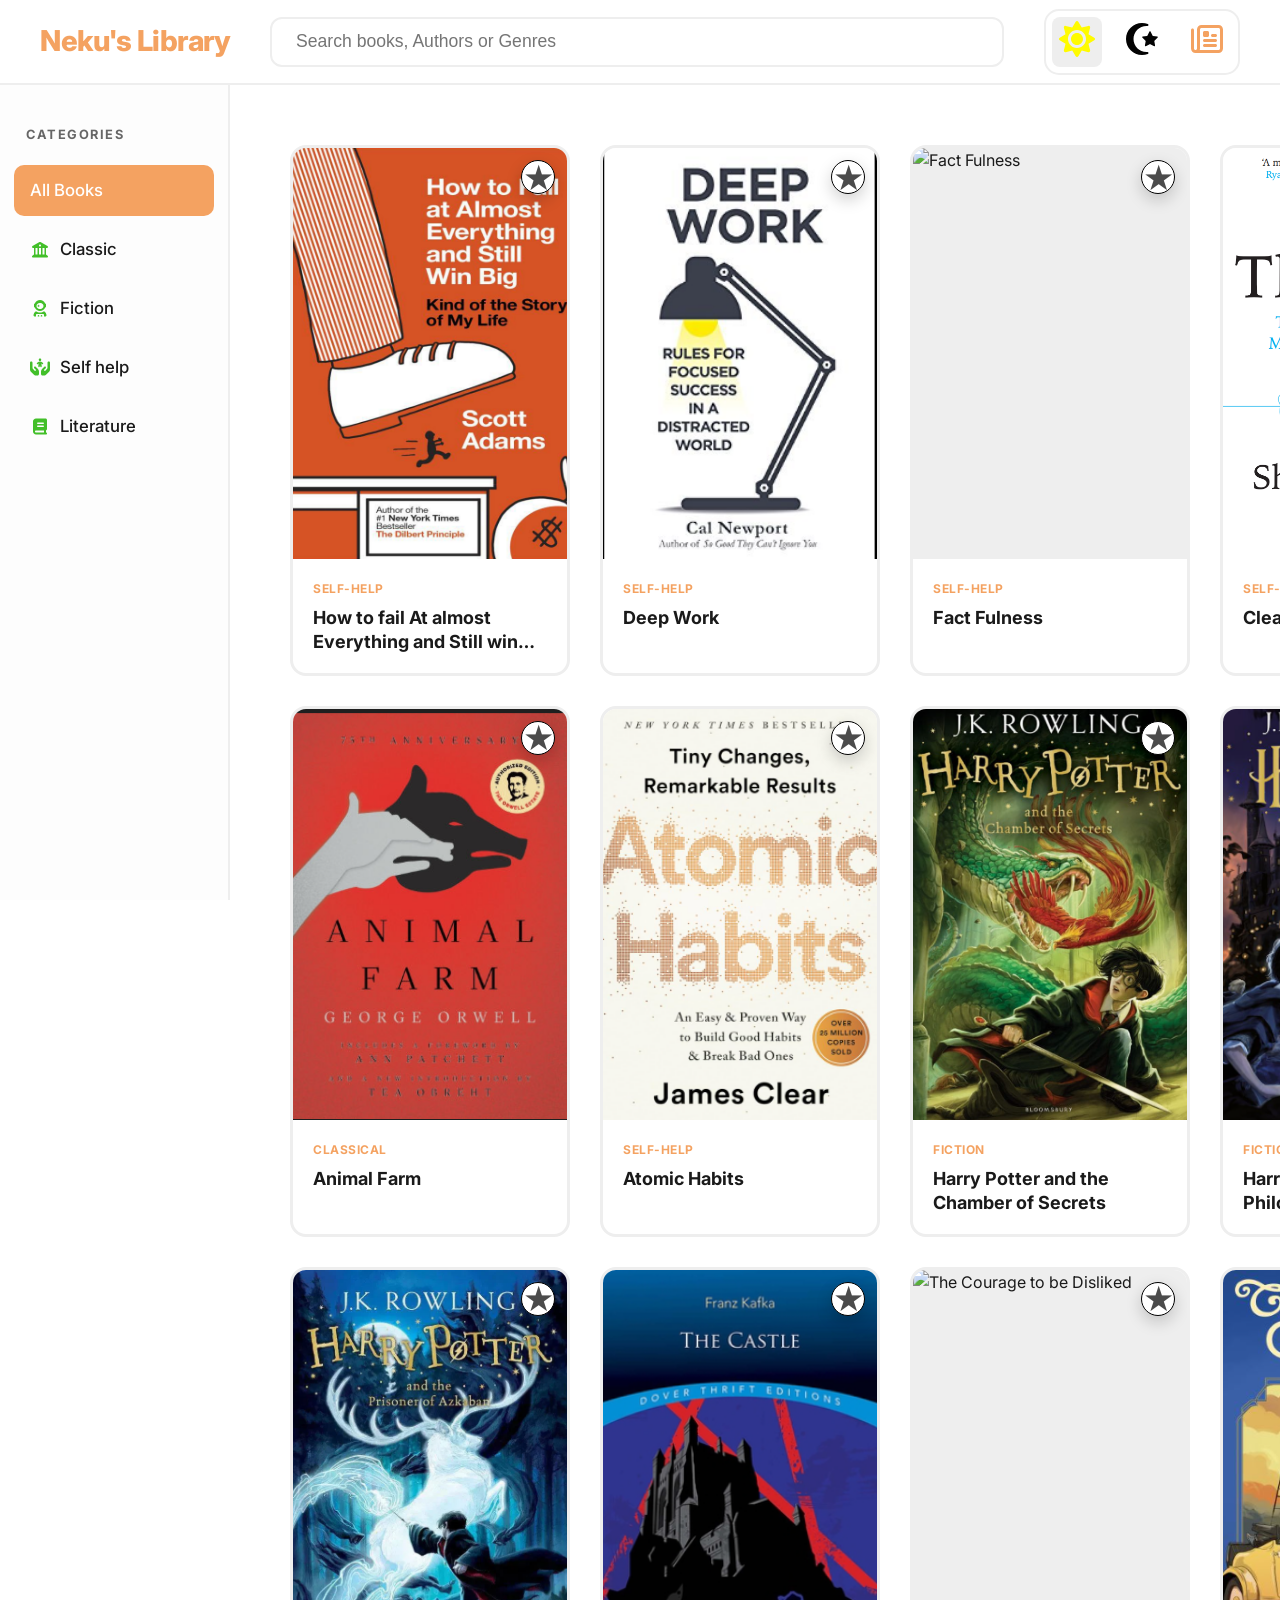
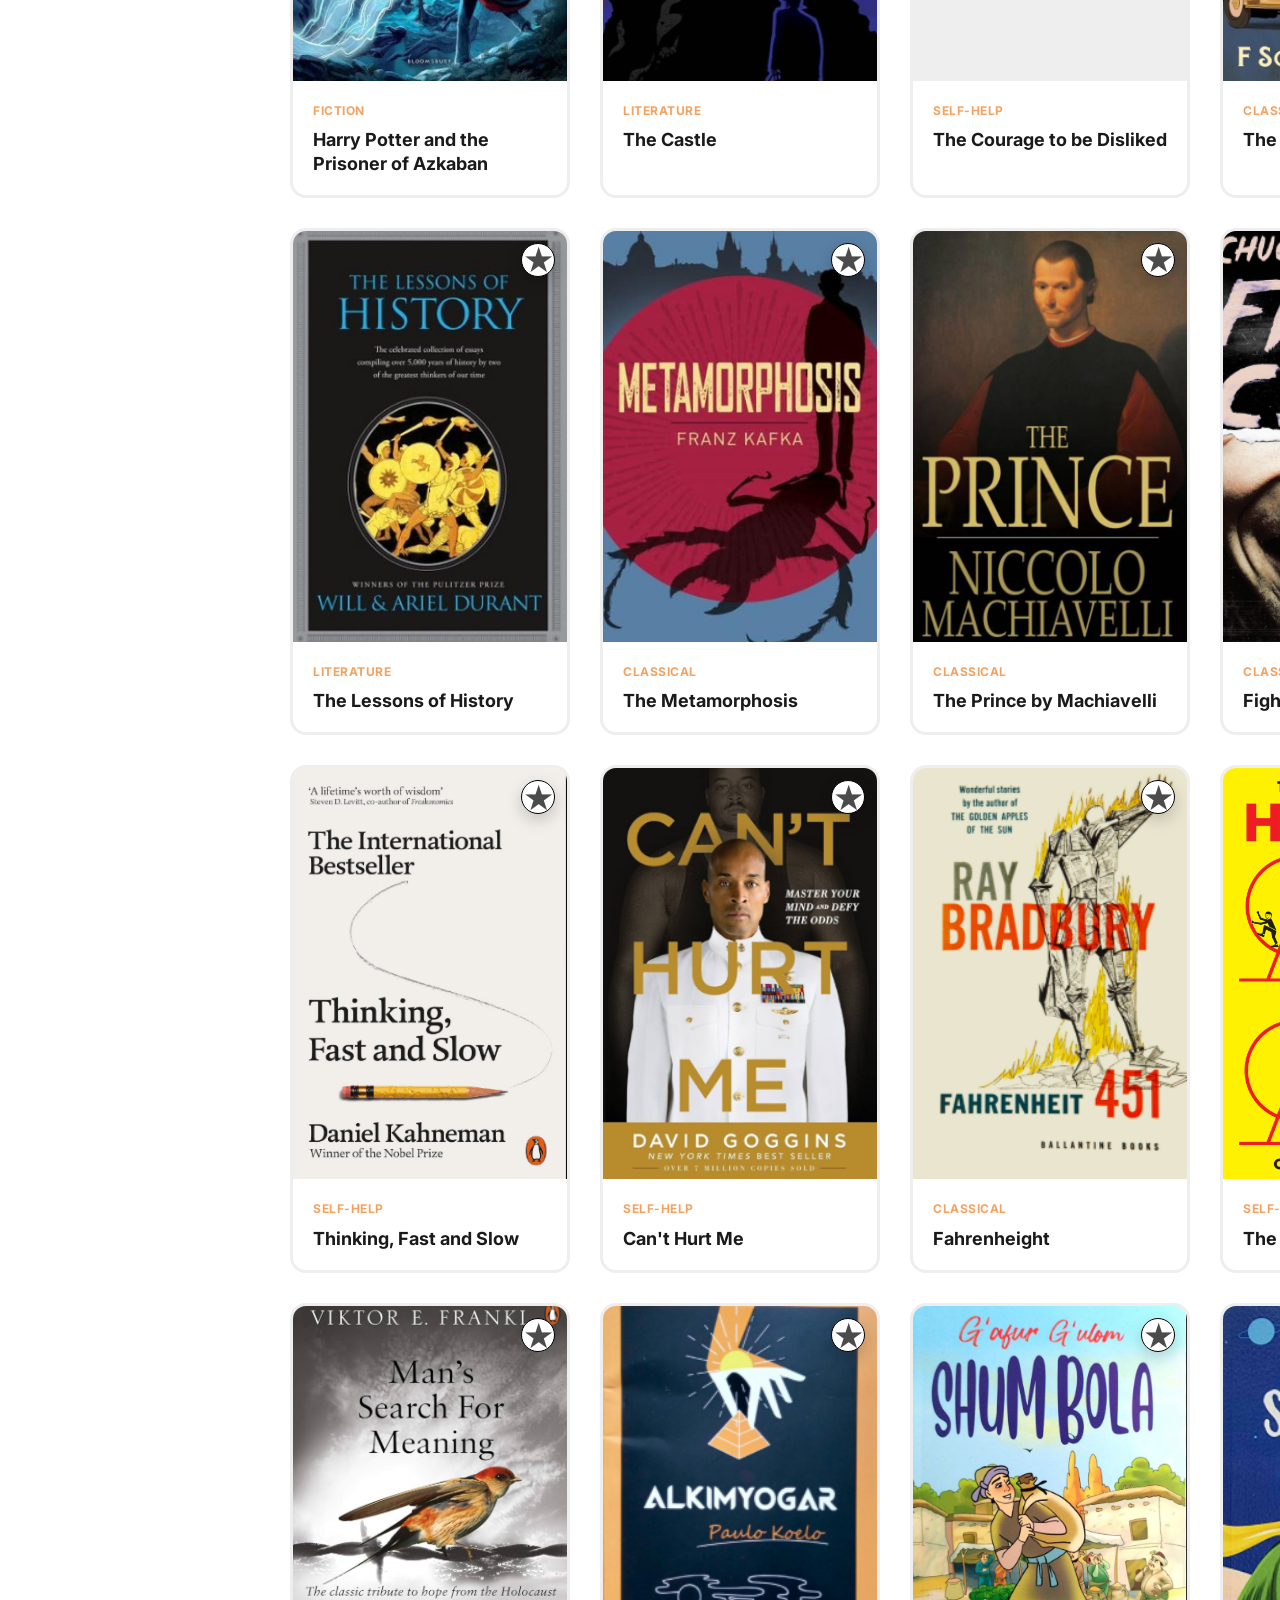
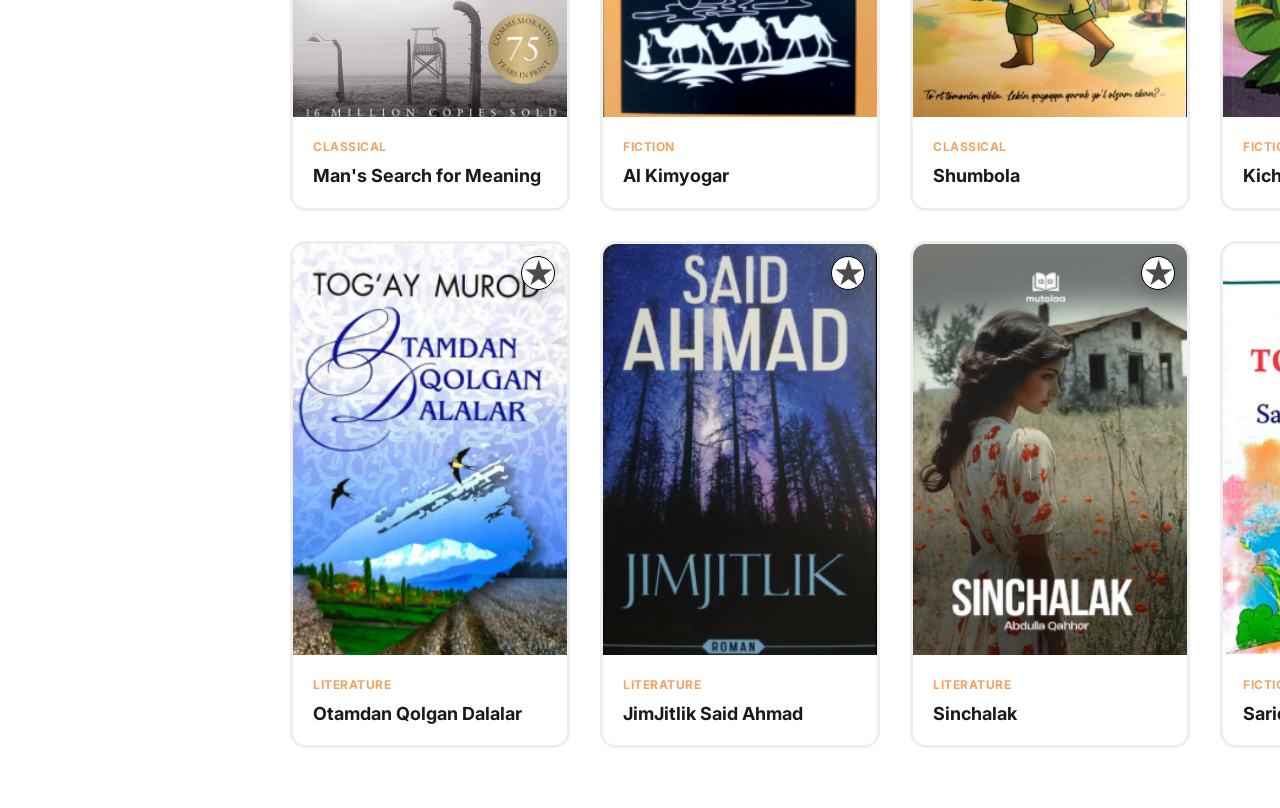
==== index.html @ d4dce172 "first upload" ====
<!DOCTYPE html>
    <html lang="en" data-theme="light">
    <head>
        <meta charset="UTF-8">
        <meta name="viewport" content="width=device-width, initial-scale=1.0">
        <title>Neku's Library</title>
        <link rel="stylesheet" href="style.css">
        <link href="https://fonts.googleapis.com/css2?family=Inter:wght@400;500;600;700&display=swap" rel="stylesheet">
    </head>
    <body>
        <header class="app-header">
            <div class="header-content">
                <button class="menu-toggle" id="menuToggle" aria-label="Toggle Menu">
                    <svg viewBox="0 0 24 24" width="24" height="24" stroke="currentColor" stroke-width="2" fill="none" stroke-linecap="round" stroke-linejoin="round"><line x1="3" y1="12" x22="21" y2="12"></line><line x1="3" y1="6" x2="21" y2="6"></line><line x1="3" y1="18" x2="21" y2="18"></line></svg>
                </button>
                <h1 class="app-title">Neku's Library</h1>
                <div class="search-container">
                    <input type="search" placeholder="Search books, Authors or Genres" class="search-bar" id="searchInput">
                </div>
                
                <div class="mode-switcher">
                    <button class="mode-btn active" data-mode="light" title="Light Mode">
                        <span class="mode-icon"><svg class="sun" xmlns="http://www.w3.org/2000/svg" viewBox="0 0 640 640"><!--!Font Awesome Free v7.2.0 by @fontawesome - https://fontawesome.com License - https://fontawesome.com/license/free Copyright 2026 Fonticons, Inc.--><path d="M320 32C328.4 32 336.3 36.4 340.6 43.7L396.1 136.3L500.9 110C509.1 108 517.8 110.4 523.7 116.3C529.6 122.2 532 131 530 139.1L503.7 243.8L596.4 299.3C603.6 303.6 608.1 311.5 608.1 319.9C608.1 328.3 603.7 336.2 596.4 340.5L503.7 396.1L530 500.8C532 509 529.6 517.7 523.7 523.6C517.8 529.5 509 532 500.9 530L396.2 503.7L340.7 596.4C336.4 603.6 328.5 608.1 320.1 608.1C311.7 608.1 303.8 603.7 299.5 596.4L243.9 503.7L139.2 530C131 532 122.4 529.6 116.4 523.7C110.4 517.8 108 509 110 500.8L136.2 396.1L43.6 340.6C36.4 336.2 32 328.4 32 320C32 311.6 36.4 303.7 43.7 299.4L136.3 243.9L110 139.1C108 130.9 110.3 122.3 116.3 116.3C122.3 110.3 131 108 139.2 110L243.9 136.2L299.4 43.6L301.2 41C305.7 35.3 312.6 31.9 320 31.9zM320 176C240.5 176 176 240.5 176 320C176 399.5 240.5 464 320 464C399.5 464 464 399.5 464 320C464 240.5 399.5 176 320 176zM320 416C267 416 224 373 224 320C224 267 267 224 320 224C373 224 416 267 416 320C416 373 373 416 320 416z"/></svg></span>
                    </button>
                    <button class="mode-btn" data-mode="night" title="Night Mode">  
                        <span class="mode-icon"><svg class="moon" xmlns="http://www.w3.org/2000/svg" viewBox="0 0 640 640"><!--!Font Awesome Free v7.2.0 by @fontawesome - https://fontawesome.com License - https://fontawesome.com/license/free Copyright 2026 Fonticons, Inc.--><path d="M64 320C64 178.6 178.6 64 320 64C353 64 384.6 70.3 413.6 81.7C421 84.6 425.1 92.4 423.4 100.1C421.7 107.8 414.6 113.1 406.7 112.5C401.9 112.2 397 112 392.1 112C277.2 112 184.1 205.1 184.1 320C184.1 434.9 277.2 528 392.1 528C397 528 401.9 527.8 406.7 527.5C414.6 527 421.7 532.2 423.4 539.9C425.1 547.6 421 555.4 413.6 558.3C384.6 569.7 353 576 320 576C178.6 576 64 461.4 64 320zM439.4 201.4C442.9 194.3 453.1 194.3 456.6 201.4L488.1 265.2C489.5 268 492.2 270 495.3 270.5L565.7 280.7C573.6 281.8 576.7 291.5 571 297.1L520.1 346.7C517.8 348.9 516.8 352.1 517.3 355.2L529.3 425.3C530.6 433.1 522.4 439.1 515.4 435.4L452.4 402.3C449.6 400.8 446.3 400.8 443.5 402.3L380.5 435.4C373.5 439.1 365.2 433.1 366.6 425.3L378.6 355.2C379.1 352.1 378.1 348.9 375.8 346.7L325 297.1C319.3 291.5 322.4 281.9 330.3 280.7L400.7 270.5C403.8 270 406.5 268.1 407.9 265.2L439.4 201.4z"/></svg></span>
                    </button>
                    <button class="mode-btn" data-mode="sepia" title="Old Bookshelf Mode">
                        <span class="mode-icon"><svg class="old-paper" xmlns="http://www.w3.org/2000/svg" viewBox="0 0 640 640"><!--!Font Awesome Free v7.2.0 by @fontawesome - https://fontawesome.com License - https://fontawesome.com/license/free Copyright 2026 Fonticons, Inc.--><path d="M232 144C218.7 144 208 154.7 208 168L208 472C208 480.4 206.6 488.5 203.9 496L504 496C517.3 496 528 485.3 528 472L528 168C528 154.7 517.3 144 504 144L232 144zM136 544C96.2 544 64 511.8 64 472L64 176C64 162.7 74.7 152 88 152C101.3 152 112 162.7 112 176L112 472C112 485.3 122.7 496 136 496C149.3 496 160 485.3 160 472L160 168C160 128.2 192.2 96 232 96L504 96C543.8 96 576 128.2 576 168L576 472C576 511.8 543.8 544 504 544L136 544zM256 216C256 202.7 266.7 192 280 192L328 192C341.3 192 352 202.7 352 216L352 264C352 277.3 341.3 288 328 288L280 288C266.7 288 256 277.3 256 264L256 216zM408 240L456 240C469.3 240 480 250.7 480 264C480 277.3 469.3 288 456 288L408 288C394.7 288 384 277.3 384 264C384 250.7 394.7 240 408 240zM280 320L456 320C469.3 320 480 330.7 480 344C480 357.3 469.3 368 456 368L280 368C266.7 368 256 357.3 256 344C256 330.7 266.7 320 280 320zM280 400L456 400C469.3 400 480 410.7 480 424C480 437.3 469.3 448 456 448L280 448C266.7 448 256 437.3 256 424C256 410.7 266.7 400 280 400z"/></svg></span>
                    </button>
                </div>
            </div>
        </header>

        <div class="app-container"> 
            <div class="sidebar-overlay" id="sidebarOverlay"></div>
            <nav class="sidebar" id="sidebar">
                <div class="sidebar-section">
                    <h3 class="sidebar-title">Categories</h3>
                    <ul class="nav-list">
                        <li><a href="#" class="nav-link active" data-category="all">All Books</a></li>
                        <li><a href="#" class="nav-link" data-category="Classical"> <svg xmlns="http://www.w3.org/2000/svg" class="cls" viewBox="0 0 640 640"><!--!Font Awesome Free v7.2.0 by @fontawesome - https://fontawesome.com License - https://fontawesome.com/license/free Copyright 2026 Fonticons, Inc.--><path d="M335.9 84.2C326.1 78.6 314 78.6 304.1 84.2L80.1 212.2C67.5 219.4 61.3 234.2 65 248.2C68.7 262.2 81.5 272 96 272L128 272L128 480L128 480L76.8 518.4C68.7 524.4 64 533.9 64 544C64 561.7 78.3 576 96 576L544 576C561.7 576 576 561.7 576 544C576 533.9 571.3 524.4 563.2 518.4L512 480L512 272L544 272C558.5 272 571.2 262.2 574.9 248.2C578.6 234.2 572.4 219.4 559.8 212.2L335.8 84.2zM464 272L464 480L400 480L400 272L464 272zM352 272L352 480L288 480L288 272L352 272zM240 272L240 480L176 480L176 272L240 272zM320 160C337.7 160 352 174.3 352 192C352 209.7 337.7 224 320 224C302.3 224 288 209.7 288 192C288 174.3 302.3 160 320 160z"/></svg>Classic</a></li>
                        <li><a href="#" class="nav-link" data-category="Fiction"><svg xmlns="http://www.w3.org/2000/svg" class="fct" viewBox="0 0 640 640"><!--!Font Awesome Free v7.2.0 by @fontawesome - https://fontawesome.com License - https://fontawesome.com/license/free Copyright 2026 Fonticons, Inc.--><path d="M320 400C394.6 400 458.4 353.6 484 288L488 288C501.3 288 512 277.3 512 264L512 184C512 170.7 501.3 160 488 160L484 160C458.4 94.4 394.6 48 320 48C245.4 48 181.6 94.4 156 160L152 160C138.7 160 128 170.7 128 184L128 264C128 277.3 138.7 288 152 288L156 288C181.6 353.6 245.4 400 320 400zM304 144L336 144C389 144 432 187 432 240C432 293 389 336 336 336L304 336C251 336 208 293 208 240C208 187 251 144 304 144zM112 548.6C112 563.7 124.3 576 139.4 576L192 576L192 528C192 510.3 206.3 496 224 496L416 496C433.7 496 448 510.3 448 528L448 576L500.6 576C515.7 576 528 563.7 528 548.6C528 488.8 496.1 436.4 448.4 407.6C412 433.1 367.8 448 320 448C272.2 448 228 433.1 191.6 407.6C143.9 436.4 112 488.8 112 548.6zM279.3 205.5C278.4 202.2 275.4 200 272 200C268.6 200 265.6 202.2 264.7 205.5L258.7 226.7L237.5 232.7C234.2 233.6 232 236.6 232 240C232 243.4 234.2 246.4 237.5 247.3L258.7 253.3L264.7 274.5C265.6 277.8 268.6 280 272 280C275.4 280 278.4 277.8 279.3 274.5L285.3 253.3L306.5 247.3C309.8 246.4 312 243.4 312 240C312 236.6 309.8 233.6 306.5 232.7L285.3 226.7L279.3 205.5zM248 552L248 576L296 576L296 552C296 538.7 285.3 528 272 528C258.7 528 248 538.7 248 552zM368 528C354.7 528 344 538.7 344 552L344 576L392 576L392 552C392 538.7 381.3 528 368 528z"/></svg> Fiction</a></li>
                        <li><a href="#" class="nav-link" data-category="Self-Help"><svg xmlns="http://www.w3.org/2000/svg" class="hlp" viewBox="0 0 640 640"><!--!Font Awesome Free v7.2.0 by @fontawesome - https://fontawesome.com License - https://fontawesome.com/license/free Copyright 2026 Fonticons, Inc.--><path d="M320 32C342.1 32 360 49.9 360 72C360 94.1 342.1 112 320 112C297.9 112 280 94.1 280 72C280 49.9 297.9 32 320 32zM40 128C62.1 128 80 145.9 80 168L80 328.2C80 345.2 86.7 361.5 98.7 373.5L149.8 424.6C158.1 432.9 171.1 434.2 180.8 427.7C193.7 419.1 195.5 400.8 184.5 389.9C177.2 382.6 161.4 366.8 137.3 342.7C124.8 330.2 124.8 309.9 137.3 297.4C149.8 284.9 170.1 284.9 182.6 297.4C206.7 321.5 222.5 337.3 229.8 344.6L229.8 344.6L255.1 369.9C276.1 390.9 287.9 419.4 287.9 449.1L287.9 528C287.9 554.5 266.4 576 239.9 576L173.2 576C156.2 576 139.9 569.3 127.9 557.3L28.1 457.4C10.1 439.4 0 415 0 389.5L0 168C0 145.9 17.9 128 40 128zM600 128C622.1 128 640 145.9 640 168L640 389.5C640 415 629.9 439.4 611.9 457.4L512 557.3C500 569.3 483.7 576 466.7 576L400 576C373.5 576 352 554.5 352 528L352 449.1C352 419.4 363.8 390.9 384.8 369.9L410.1 344.6L410.1 344.6C417.4 337.3 433.2 321.5 457.3 297.4C469.8 284.9 490.1 284.9 502.6 297.4C515.1 309.9 515.1 330.2 502.6 342.7C478.5 366.8 462.7 382.6 455.4 389.9C444.4 400.9 446.2 419.1 459.1 427.7C468.8 434.2 481.8 432.9 490.1 424.6L541.2 373.5C553.2 361.5 559.9 345.2 559.9 328.2L560 168C560 145.9 577.9 128 600 128zM384.5 213L364.7 196.3L375.8 285.1C377.4 298.3 368.1 310.2 355 311.9C341.9 313.6 329.9 304.2 328.2 291.1L323.8 256.1L316.2 256.1L311.8 291.1C310.2 304.3 298.2 313.6 285 311.9C271.8 310.2 262.5 298.3 264.2 285.1L275.3 196.3L255.5 213C245.4 221.6 230.2 220.3 221.7 210.2C213.2 200.1 214.4 184.9 224.5 176.4L252.4 152.8C271.3 136.8 295.3 128 320 128C344.7 128 368.7 136.8 387.6 152.7L415.5 176.3C425.6 184.9 426.9 200 418.3 210.1C409.7 220.2 394.6 221.5 384.5 212.9z"/></svg>Self help</a></li>
                        <li><a href="#" class="nav-link" data-category="Literature"><svg xmlns="http://www.w3.org/2000/svg" class="ltr" viewBox="0 0 640 640"><!--!Font Awesome Pro v7.2.0 by @fontawesome - https://fontawesome.com License - https://fontawesome.com/license (Commercial License) Copyright 2026 Fonticons, Inc.--><path d="M480 576L192 576C139 576 96 533 96 480L96 160C96 107 139 64 192 64L496 64C522.5 64 544 85.5 544 112L544 400C544 420.9 530.6 438.7 512 445.3L512 512C529.7 512 544 526.3 544 544C544 561.7 529.7 576 512 576L480 576zM192 448C174.3 448 160 462.3 160 480C160 497.7 174.3 512 192 512L448 512L448 448L192 448zM224 216C224 229.3 234.7 240 248 240L424 240C437.3 240 448 229.3 448 216C448 202.7 437.3 192 424 192L248 192C234.7 192 224 202.7 224 216zM248 288C234.7 288 224 298.7 224 312C224 325.3 234.7 336 248 336L424 336C437.3 336 448 325.3 448 312C448 298.7 437.3 288 424 288L248 288z"/></svg>Literature</a></li>
                    </ul>
                </div>
            </nav>

            <main class="main-content">
                <div id="noResults" class="no-results hidden">
                    <div class="no-results-content">
                        <span class="no-results-icon">📚</span>
                        <p>No books found matching your search.</p>
                        <p>Maybe there was a Typo ?</p>
                    </div>
                </div>
                <div class="book-grid" id="bookGrid">
                </div>
            </main>
        </div>

        <script src="script.js"></script>
    </body>
    </html>
    <!-- You nigga dont inspect the code,Please-->
---- style.css ----
:root[data-theme="light"] {
    --page-bg: #ffffff;
    --card-surface: #ffffff;
    --sidebar-bg: #fdfdfd;
    --header-bg: #ffffff;
    --text-primary: #1a1a1a;
    --text-muted: #666666;
    --border-color: #eeeeee;
    --border-color-hover: rgb(172, 73, 73); 
    --accent-primary: #f4a261;
    --accent-hover: #e76f51;
    --sidebar-width: 230px;
    --header-height: 85px;
    --shadow: 0 4px 12px rgba(0, 0, 0, 0.05);
    --card-shadow: 0 10px 25px rgba(0, 0, 0, 0.08);
    --bg-cl: rgba(0, 0, 255, 0.35);
    --svg-fill: rgb(66, 191, 41);
    --svg-fill-act: rgb(210, 34, 34);
    --fullscreen-cl: rgb(0, 0, 0);
    --moon-fill: rgb(3,3,3);
    --sun-fill: rgb(255, 251, 0);
    --scroll-br: rgba(128, 128, 128, 0.5);
}

:root[data-theme="night"] {
    --page-bg: rgb(18, 22, 28);
    --card-surface: rgb(28, 34, 42);
    --sidebar-bg: rgb(22, 28, 36);
    --header-bg: rgb(18, 22, 28);
    --text-primary: rgb(236, 240, 245);
    --text-muted: rgb(170, 178, 190);
    --border-color: rgb(52, 62, 74);
    --border-color-hover: #e76f51;
    --accent-primary: rgb(244, 162, 97);
    --accent-hover: #e76f51;
    --sidebar-width: 230px;
    --header-height: 85px;
    --shadow: 0 4px 20px rgba(0, 0, 0, 0.3);
    --card-shadow: 0 12px 30px rgba(0, 0, 0, 0.4);
    --bg-cl: rgba(255, 132, 0, 0.35);
    --svg-fill: rgb(175, 126, 42);
    --svg-fill-act: rgb(34, 25, 215);
    --fullscreen-cl: rgb(255, 255, 255);
    --moon-fill: rgb(30, 0, 255);
    --sun-fill: rgb(255, 72, 0);
    --scroll-br: rgba(255, 0, 0, 0.17);
}

:root[data-theme="sepia"] {
    --page-bg: rgb(236, 223, 203);
    --card-surface: rgb(220, 203, 178);
    --sidebar-bg: rgb(201, 180, 150);
    --header-bg: rgb(214, 194, 165);
    --text-primary: rgb(64, 47, 31);
    --text-muted: rgb(108, 84, 61);
    --border-color: rgb(181, 160, 133)  ;
    --border-color-hover: rgb(39, 162, 47);
    --accent-primary: rgb(176, 106, 52);
    --accent-hover: rgb(193, 141, 92);
    --sidebar-width: 230px;
    --header-height: 85px;
    --shadow: 0 4px 15px rgba(64, 47, 31, 0.1);
    --card-shadow: 0 10px 30px rgba(64, 47, 31, 0.15);
    --bg-cl: rgba(0, 128, 0, 0.35);
    --svg-fill: rgb(78, 21, 184);
    --svg-fill-act: rgb(29, 171, 41);
    --fullscreen-cl: rgb(0,0,0);
    --moon-fill: rgb(0, 255, 0);
    --sun-fill: rgb(255, 0, 0);
    --scroll-br: rgba(0, 128, 0, 0.35);
}

* {
    box-sizing: border-box;
    margin: 0;
    padding: 0;
    transition: background-color 0.3s ease, color 0.3s ease, border-color 0.3s ease;
}
:fullscreen {
    background-color: #16161641;
}

body {
    font-family: 'Inter', sans-serif;
    background-color: var(--page-bg);
    color: var(--text-primary);
    line-height: 1.6;
    overflow-x: hidden;
}


.app-header {
    position: fixed;
    top: 0;
    left: 0;
    right: 0;
    height: var(--header-height);
    background: var(--header-bg);
    border-bottom: 2px solid var(--border-color);
    z-index: 1000;
    display: flex;
    align-items: center;
    padding: 0 40px;
}

.header-content {
    display: flex;
    align-items: center;
    width: 100%;
    max-width: 1600px;
    margin: 0 auto;
    gap: 40px;
}

.menu-toggle {
    display: none;
    background: none;
    border: none;
    color: var(--text-primary);
    cursor: pointer;
    padding: 5px;
    z-index: 1001;
}

.app-title {
    font-size: 1.8rem;
    color: var(--accent-primary);
    font-weight: 800;
    letter-spacing: -0.5px;
    white-space: nowrap;
}

.search-container {
    flex-grow: 1;
    display: flex;
    justify-content: center;
}

.search-bar {
    width: 100%;
    max-width: 800px;
    height: 50px;
    padding: 0 24px;
    border: 2px solid var(--border-color);
    border-radius: 12px;
    font-size: 1.1rem;
    background: var(--card-surface);
    color: var(--text-primary);
    outline: none;
    transition: border-color 0.2s, box-shadow 0.2s;
}

.search-bar:focus {
    border-color: var(--accent-primary);
    box-shadow: 0 0 0 4px rgba(244, 162, 97, 0.15);
}


.mode-switcher {
    display: flex;
    gap: 15px;
    background: var(--page-bg);
    padding: 6px;
    border-radius: 15px;
    border: 2px solid var(--border-color);
    flex-shrink: 0;
}

.mode-btn {
    background: transparent;
    border: none;
    width: 50px;
    height: 50px;
    border-radius: 8px;
    cursor: pointer;
    display: flex;
    align-items: center;
    justify-content: center;
    font-size: 25px;
    transition: background 0.2s;
}

.mode-btn:hover {
    background: var(--border-color);
}
.moon{
    width: 40px;
    fill: var(--moon-fill);
}
.sun{
    width: 40px;
    fill: var(--sun-fill);
}
.old-paper{
    width: 40px;
    fill: var(--accent-primary);
}

.mode-btn.active {
    background: var(--border-color);
    color: white;
}

.app-container {
    display: flex;
    margin-top: var(--header-height);
    min-height: calc(100vh - var(--header-height));
}

.sidebar-overlay {
    display: none;
    position: fixed;
    top: 0;
    left: 0;
    right: 0;
    bottom: 0;
    background: rgba(0, 0, 0, 0.5);
    z-index: 998;
    backdrop-filter: blur(2px);
}

.sidebar {
    width: var(--sidebar-width);
    position: fixed;
    top: var(--header-height);
    bottom: 0;
    background: var(--sidebar-bg);
    border-right: 2px solid var(--border-color);
    padding: 40px 14px;
    overflow-y: auto;
    z-index: 999;
    transition: transform 0.3s ease;
}

.sidebar-title {
    font-size: 0.8rem;
    text-transform: uppercase;
    letter-spacing: 1.5px;
    color: var(--text-muted);
    margin-bottom: 20px;
    padding-left: 12px;
}

.nav-list {
    list-style: none;
}

.nav-list li {
    margin-bottom: 8px;
}

.nav-link {
    text-decoration: none;
    color: var(--text-primary);
    font-size: 1.05rem;
    font-weight: 500;
    padding: 12px 16px;
    display: block;
    border-radius: 10px;
    transition: all 0.2s;
    display: flex;
    gap: 10px;
}

.nav-link:hover {
    background: var(--border-color);
    padding-left: 20px;
}

.nav-link.active {
    background: var(--accent-primary);
    color: white;
    fill: var(--svg-fill-act);
}


.main-content {
    flex-grow: 1;
    margin-left: var(--sidebar-width);
    padding: 60px;
    background-color: var(--page-bg);
    transition: margin-left 0.3s ease;
}

.book-grid {
    display: grid;
    grid-template-columns: repeat(auto-fill, minmax(280px, 1fr));
    gap: 30px;
    max-width: 1400px;
    margin: 0 auto;
}

/* Responsive Styles */
@media (max-width: 1024px) {
    .app-header {
        padding: 0 20px;
    }
    
    .header-content {
        gap: 20px;
    }

    .main-content {
        padding: 40px 20px;
    }
}

@media (max-width: 768px) {
    :root {
        --header-height: 70px;
    }

    .menu-toggle {
        display: block;
    }

    .sidebar {
        transform: translateX(-100%);
        top: 0;
        height: 100vh;
        width: 280px;
        padding-top: 80px;
    }

    .sidebar.open {
        transform: translateX(0);
    }

    .sidebar.open + .main-content .sidebar-overlay,
    .sidebar-overlay.active {
        display: block;
    }

    .main-content {
        margin-left: 0;
    }

    .header-content {
        gap: 15px;
    }

    .app-title {
        font-size: 1.4rem;
    }

    .mode-switcher {
        gap: 5px;
        padding: 4px;
    }

    .mode-btn {
        width: 40px;
        height: 40px;
        font-size: 20px;
    }

    .search-bar {
        height: 44px;
        font-size: 1rem;
        padding: 0 16px;
    }

    .book-grid {
        grid-template-columns: repeat(auto-fill, minmax(220px, 1fr));
        gap: 20px;
    }
}

@media (max-width: 480px) {
    .header-content {
        flex-wrap: wrap;
        padding-top: 10px;
        padding-bottom: 10px;
        height: auto;
    }

    .app-header {
        height: auto;
        min-height: 70px;
    }

    .app-container {
        margin-top: 130px; 
    }

    .search-container {
        order: 3;
        width: 100%;
    }

    .app-title {
        order: 1;
        flex-grow: 1;
    }

    .mode-switcher {
        order: 2;
    }

    .menu-toggle {
        order: 0;
    }

    .book-grid {
        grid-template-columns: repeat(auto-fill, minmax(160px, 1fr));
        gap: 15px;
    }

    .book-info {
        padding: 12px;
    }

    .book-title {
        font-size: 15px;
    }
}


.book-card {
    background: var(--card-surface);
    border-radius: 16px;
    overflow: hidden;
    cursor: pointer;
    transition: transform 0.6s cubic-bezier(0.34, 1.56, 0.64, 1), box-shadow 0.3s ease;
    border: 3px solid var(--border-color);
    display: flex;
    flex-direction: column;
}

.book-card:hover {
    transform: translateY(10px);
    box-shadow: var(--card-shadow);
    background-color: var(--bg-cl);
    border: 4px solid var(--border-color-hover); 
}

.cover-container {
    position: relative;
    width: 100%;
    aspect-ratio: 2/3;
    overflow: hidden;
    background-color: var(--border-color);
}

.favorite-button {
    position: absolute;
    top: 12px;
    right: 12px;
    width: 34px;
    height: 34px;
    border: 1px solid black;
    border-radius: 999px;
    background: rgb(255, 255, 255);
    color: #4b4b4b;
    display: flex;
    align-items: center;
    justify-content: center;
    font-size: 35px;
    line-height: 1;
    cursor: pointer;
    z-index: 2;
    box-shadow: 0 6px 16px rgba(0, 0, 0, 0.18);
}

.favorite-button.is-favorite {
    color: #f2c94c;
    border: 2px solid orange;
    background-color: red;
}

.favorite-button:focus-visible {
    outline: 2px solid var(--accent-primary);
    outline-offset: 2px;
}

.cover-container img {
    width: 100%;
    height: 100%;
    object-fit: cover;
    transition: transform 0.5s ease;
}

.book-card:hover .cover-container img {
    transform: scale(1.1);
}

.book-info {
    padding: 20px;
    flex-grow: 1;
    display: flex;
    flex-direction: column;
    gap: 8px;
}

.book-category {
    font-size: 12px;
    font-weight: 700;
    text-transform: uppercase;
    color: var(--accent-primary);
    letter-spacing: 0.5px;
}
svg{
    width: 20px;
    fill: var(--svg-fill);
}

.book-title {
    font-size: 18px;
    font-weight: 700;
    color: var(--text-primary);
    line-height: 1.3;
    display: -webkit-box;
    -webkit-line-clamp: 2;
    -webkit-box-orient: vertical;
    overflow: hidden;
}

.no-results {
    display: flex;
    justify-content: center;
    align-items: center;
    min-height: 400px;
    width: 100%;
}

.no-results.hidden {
    display: none;
}

.no-results-content {
    display: flex;
    flex-direction: column;
    align-items: center;
    gap: 30px;
    color: var(--text-muted);
    margin-top: 30px;
}

.no-results-icon {
    font-size: 100px;
    display: block;
}

.no-results p {
    font-size: 30px;
    font-weight: 500;
}


::-webkit-scrollbar {
    width: 15px;
    min-height: 200px;
}

::-webkit-scrollbar-track {
    background: var(--page-bg);
}

::-webkit-scrollbar-thumb {
    background: var(--scroll-br);
    cursor: grabbing;
    border-top-left-radius: 50px;
    border-bottom-right-radius: 50px;
}

::-webkit-scrollbar-thumb:hover {
    background: var(--accent-primary); 
    border-top-left-radius: 50px;
    border-bottom-right-radius: 50px;
    background-color: rgb(232, 205, 111);
}
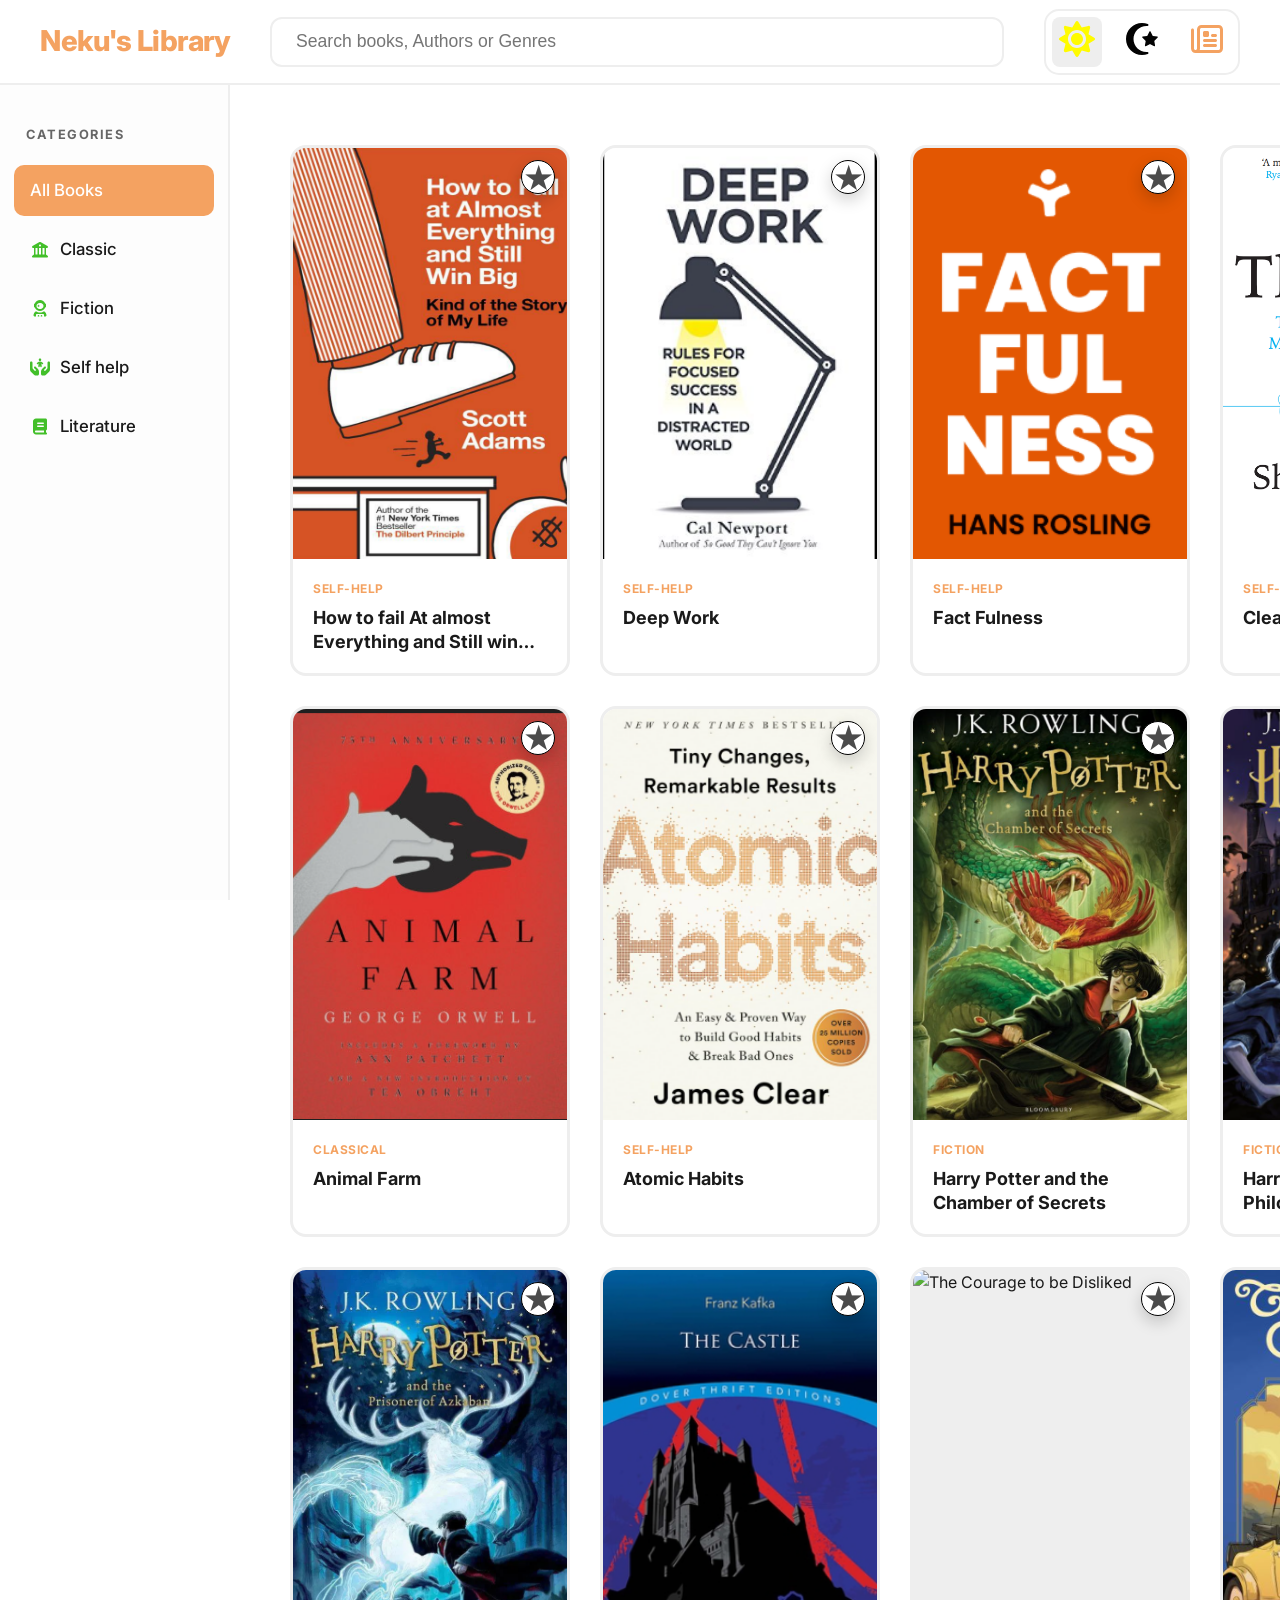
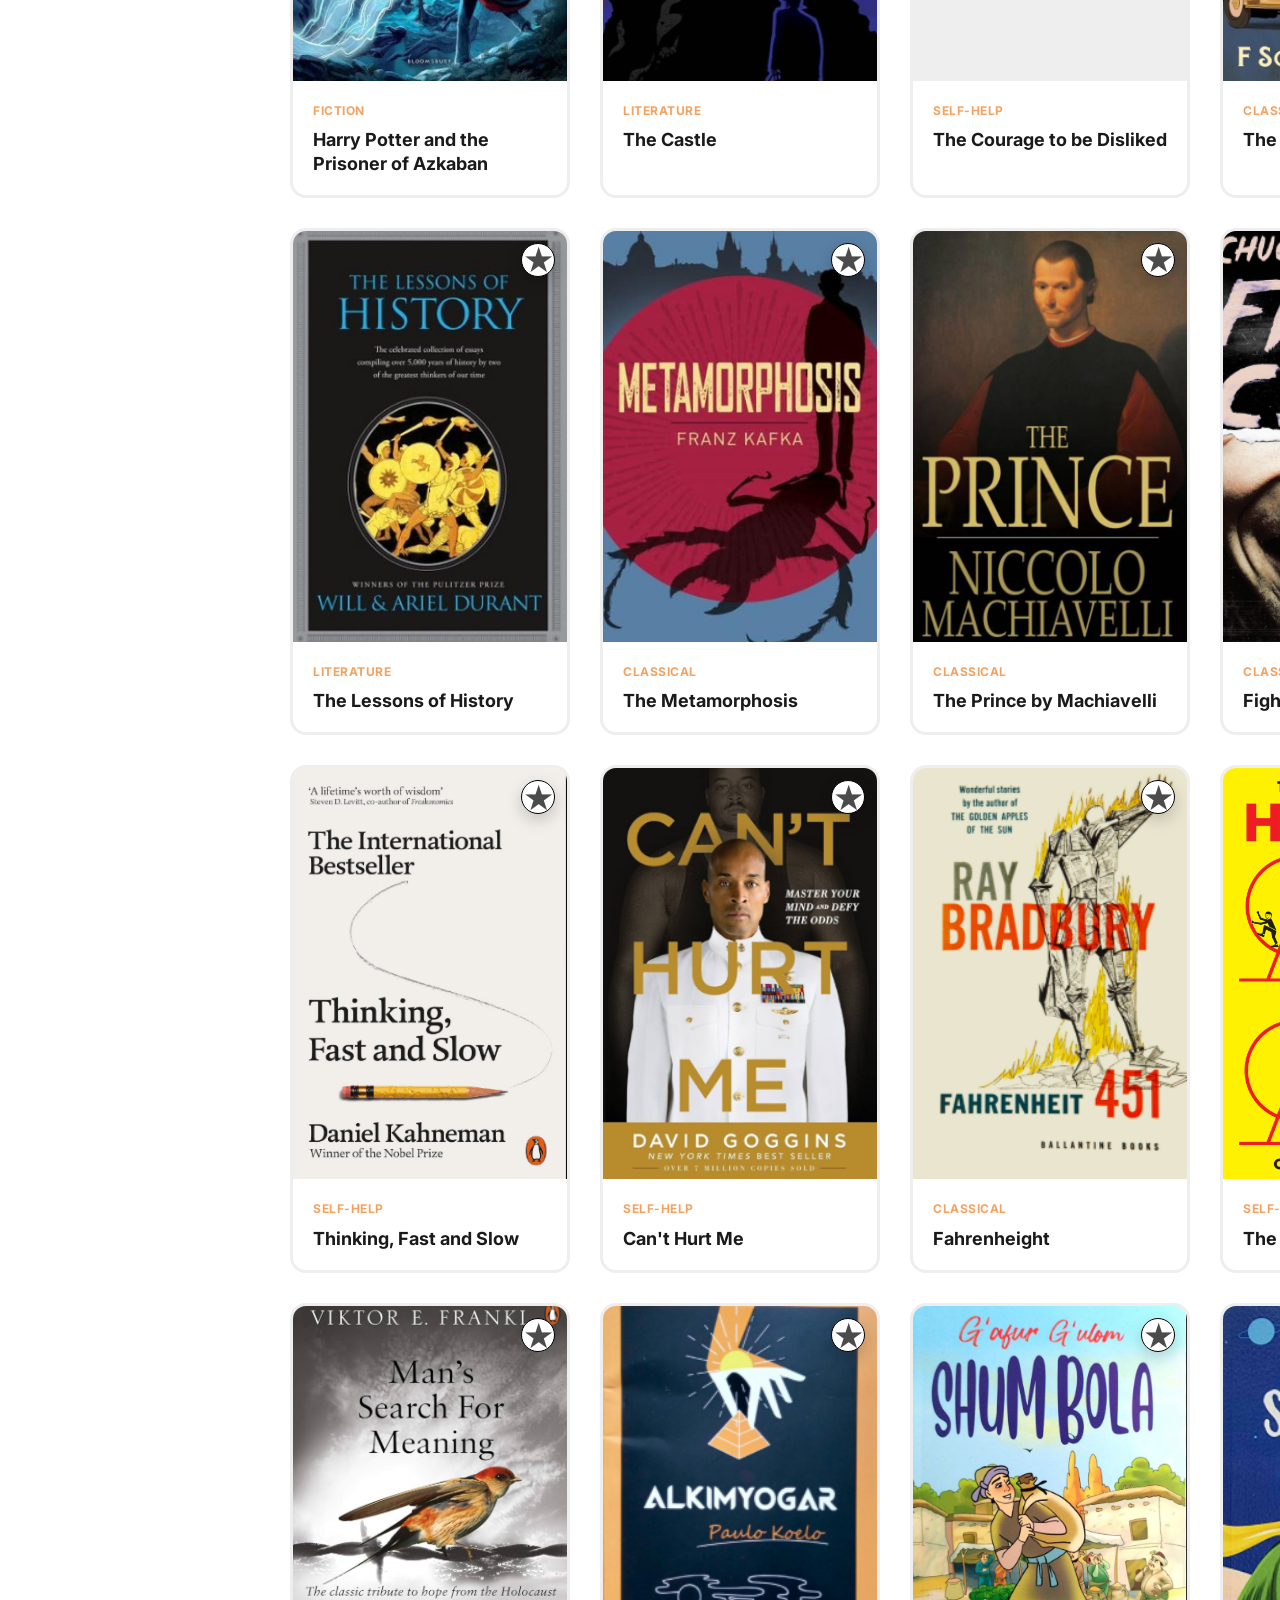
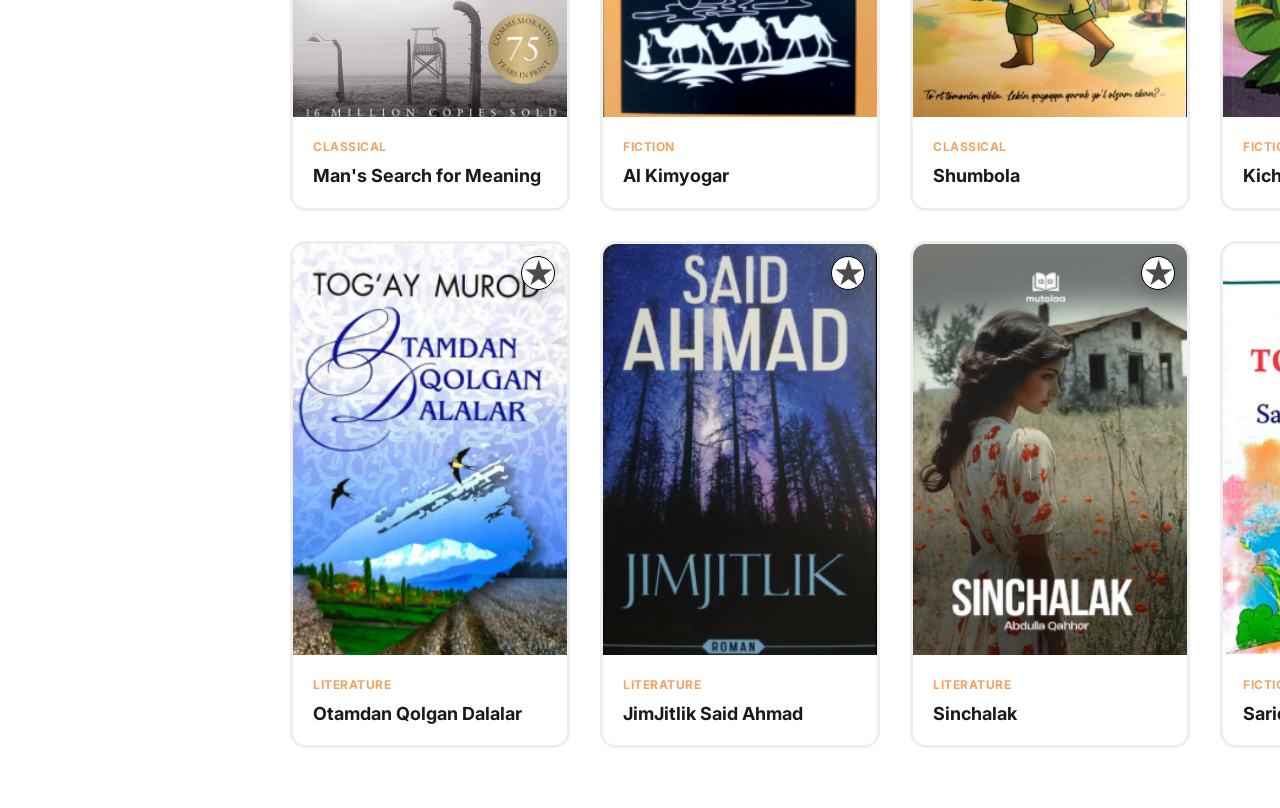
==== commit b18496de: "Updated index and script files" ====
--- a/index.html
+++ b/index.html
@@ -62,5 +62,4 @@
 
         <script src="script.js"></script>
     </body>
-    </html>
-    <!-- You nigga dont inspect the code,Please-->+    </html>
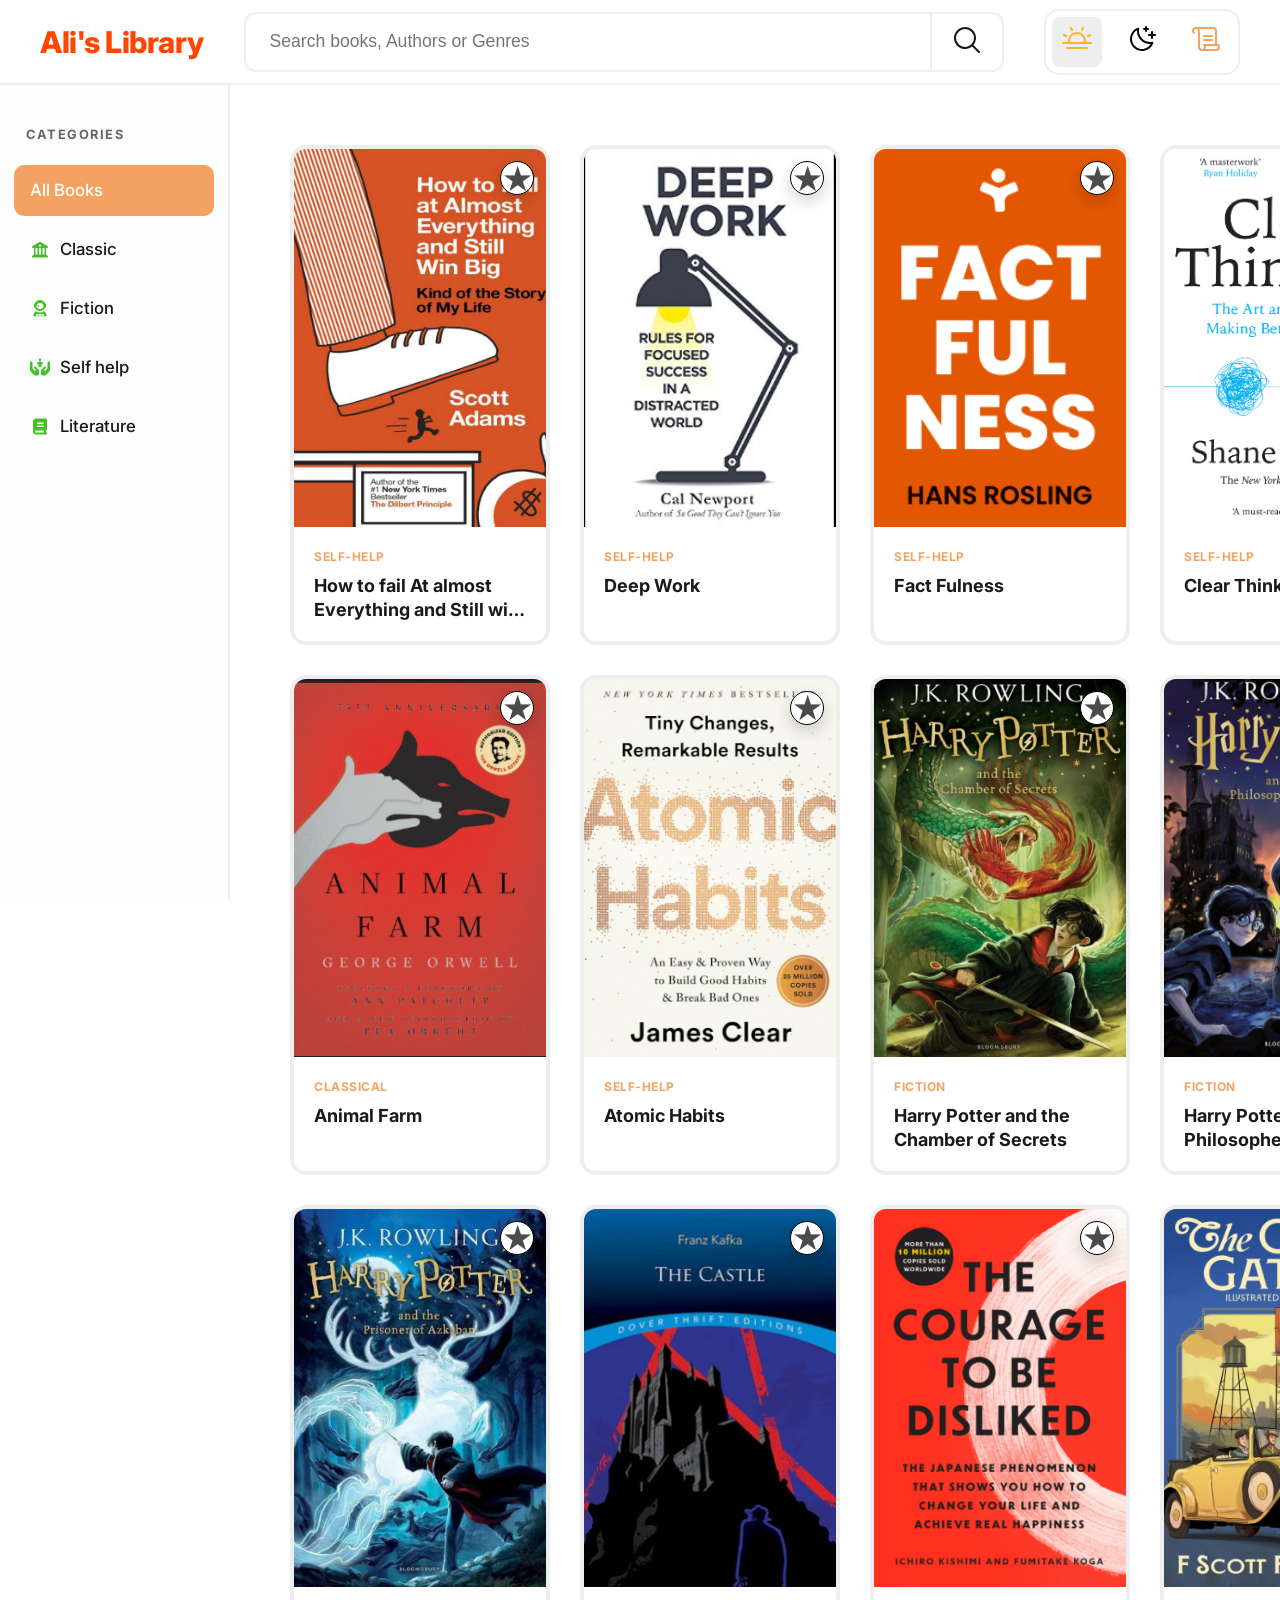
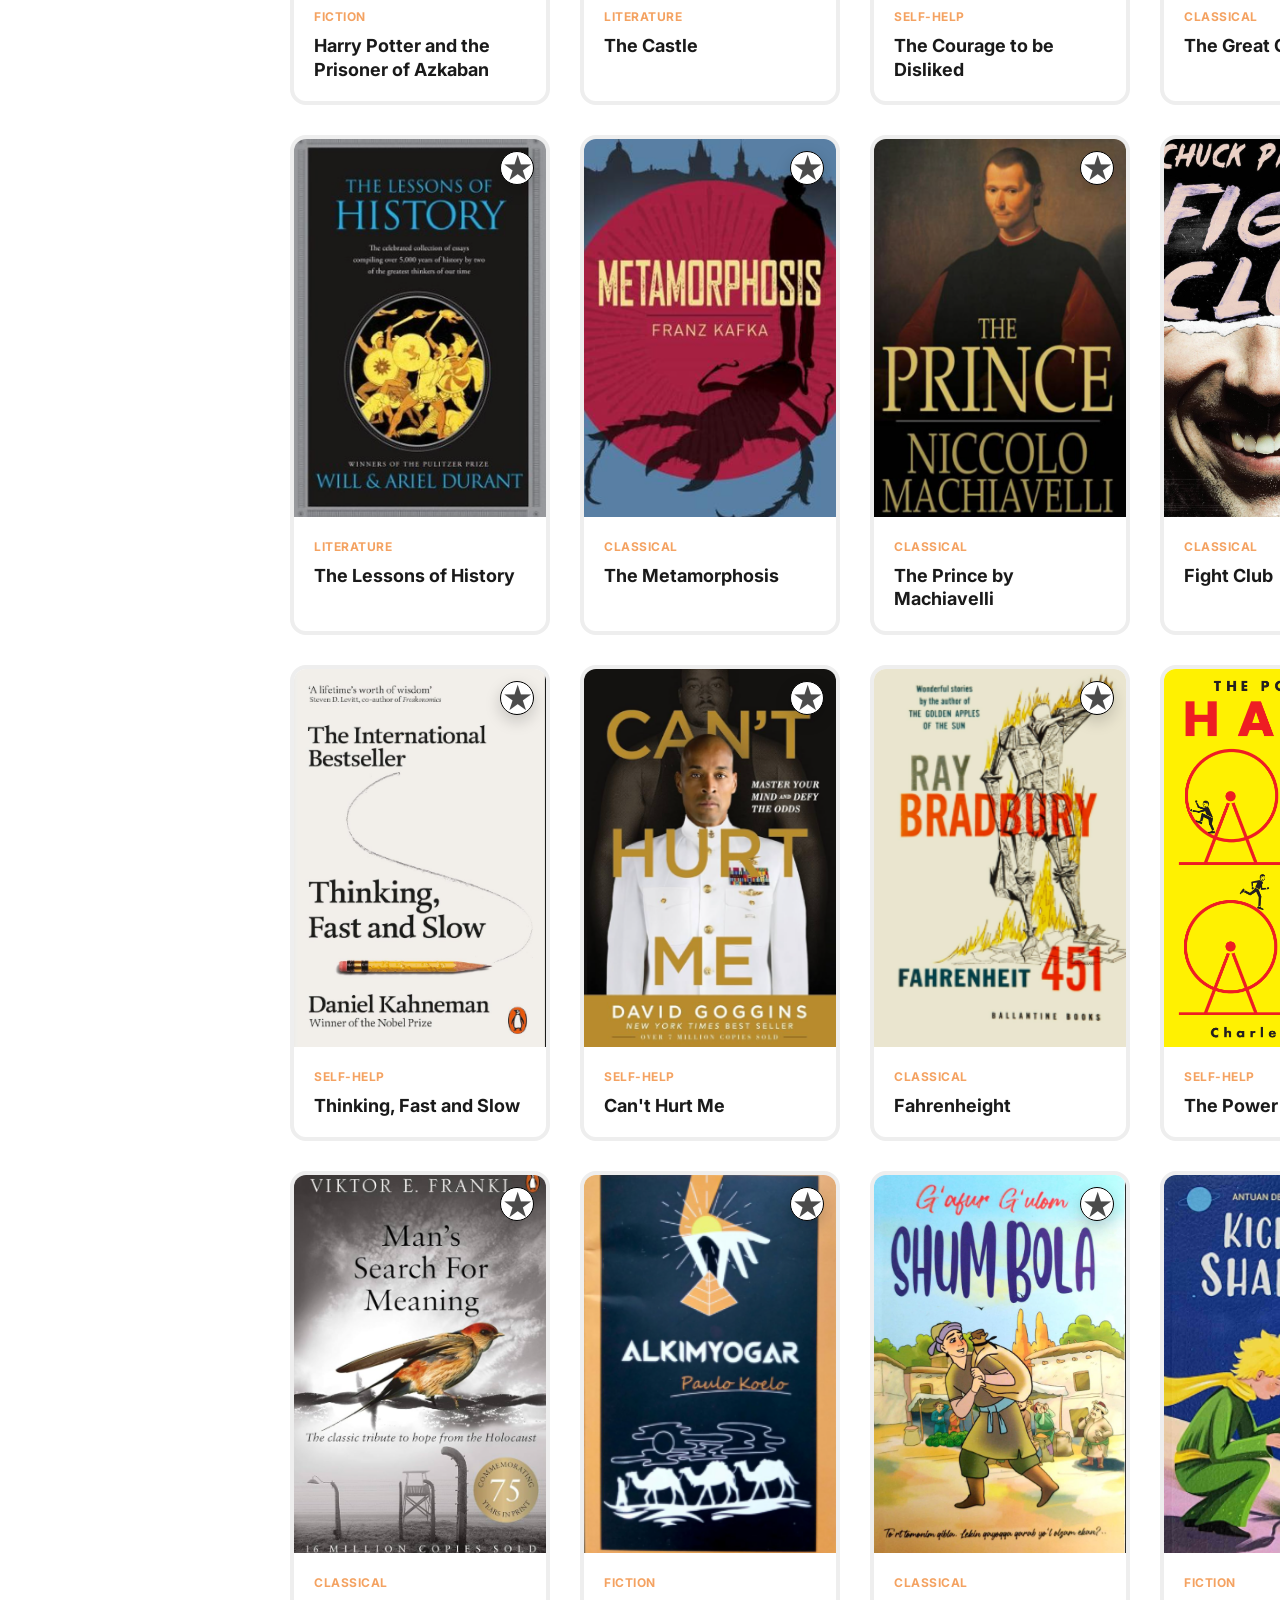
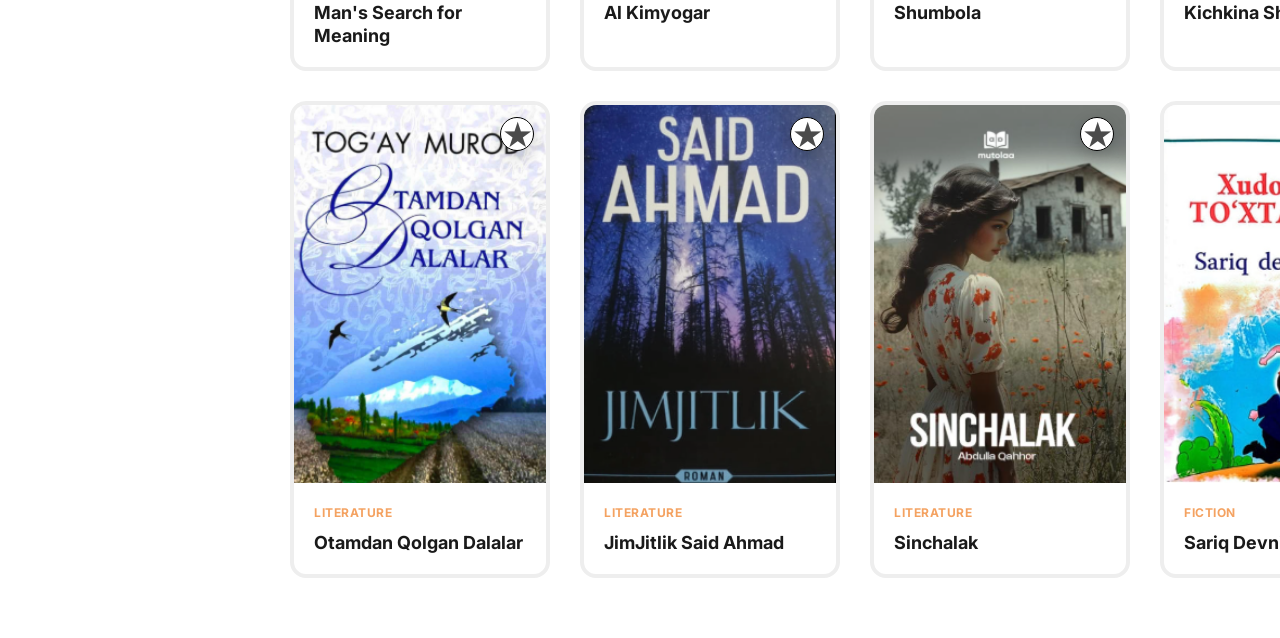
==== commit 51379e17: "index.html and style.css files were changed" ====
--- a/index.html
+++ b/index.html
@@ -13,20 +13,20 @@
                 <button class="menu-toggle" id="menuToggle" aria-label="Toggle Menu">
                     <svg viewBox="0 0 24 24" width="24" height="24" stroke="currentColor" stroke-width="2" fill="none" stroke-linecap="round" stroke-linejoin="round"><line x1="3" y1="12" x22="21" y2="12"></line><line x1="3" y1="6" x2="21" y2="6"></line><line x1="3" y1="18" x2="21" y2="18"></line></svg>
                 </button>
-                <h1 class="app-title">Neku's Library</h1>
+                <h1 class="app-title">Ali's Library</h1>
                 <div class="search-container">
-                    <input type="search" placeholder="Search books, Authors or Genres" class="search-bar" id="searchInput">
+                    <input type="search" placeholder="Search books, Authors or Genres" class="search-bar" id="searchInput"> <button class="search-btn"><svg class="search-icon" xmlns="http://www.w3.org/2000/svg" width="32" height="32" fill="#000000" viewBox="0 0 256 256"><path d="M229.66,218.34l-50.07-50.06a88.11,88.11,0,1,0-11.31,11.31l50.06,50.07a8,8,0,0,0,11.32-11.32ZM40,112a72,72,0,1,1,72,72A72.08,72.08,0,0,1,40,112Z"></path></svg></button>
                 </div>
                 
                 <div class="mode-switcher">
                     <button class="mode-btn active" data-mode="light" title="Light Mode">
-                        <span class="mode-icon"><svg class="sun" xmlns="http://www.w3.org/2000/svg" viewBox="0 0 640 640"><!--!Font Awesome Free v7.2.0 by @fontawesome - https://fontawesome.com License - https://fontawesome.com/license/free Copyright 2026 Fonticons, Inc.--><path d="M320 32C328.4 32 336.3 36.4 340.6 43.7L396.1 136.3L500.9 110C509.1 108 517.8 110.4 523.7 116.3C529.6 122.2 532 131 530 139.1L503.7 243.8L596.4 299.3C603.6 303.6 608.1 311.5 608.1 319.9C608.1 328.3 603.7 336.2 596.4 340.5L503.7 396.1L530 500.8C532 509 529.6 517.7 523.7 523.6C517.8 529.5 509 532 500.9 530L396.2 503.7L340.7 596.4C336.4 603.6 328.5 608.1 320.1 608.1C311.7 608.1 303.8 603.7 299.5 596.4L243.9 503.7L139.2 530C131 532 122.4 529.6 116.4 523.7C110.4 517.8 108 509 110 500.8L136.2 396.1L43.6 340.6C36.4 336.2 32 328.4 32 320C32 311.6 36.4 303.7 43.7 299.4L136.3 243.9L110 139.1C108 130.9 110.3 122.3 116.3 116.3C122.3 110.3 131 108 139.2 110L243.9 136.2L299.4 43.6L301.2 41C305.7 35.3 312.6 31.9 320 31.9zM320 176C240.5 176 176 240.5 176 320C176 399.5 240.5 464 320 464C399.5 464 464 399.5 464 320C464 240.5 399.5 176 320 176zM320 416C267 416 224 373 224 320C224 267 267 224 320 224C373 224 416 267 416 320C416 373 373 416 320 416z"/></svg></span>
+                        <span class="mode-icon"><svg class="sun" xmlns="http://www.w3.org/2000/svg" width="32" height="32" fill="#000000" viewBox="0 0 256 256"><path d="M240,152H199.55a73.54,73.54,0,0,0,.45-8,72,72,0,0,0-144,0,73.54,73.54,0,0,0,.45,8H16a8,8,0,0,0,0,16H240a8,8,0,0,0,0-16ZM72,144a56,56,0,1,1,111.41,8H72.59A56.13,56.13,0,0,1,72,144Zm144,56a8,8,0,0,1-8,8H48a8,8,0,0,1,0-16H208A8,8,0,0,1,216,200ZM72.84,43.58a8,8,0,0,1,14.32-7.16l8,16a8,8,0,0,1-14.32,7.16Zm-56,48.84a8,8,0,0,1,10.74-3.57l16,8a8,8,0,0,1-7.16,14.31l-16-8A8,8,0,0,1,16.84,92.42Zm192,15.16a8,8,0,0,1,3.58-10.73l16-8a8,8,0,1,1,7.16,14.31l-16,8a8,8,0,0,1-10.74-3.58Zm-48-55.16,8-16a8,8,0,0,1,14.32,7.16l-8,16a8,8,0,1,1-14.32-7.16Z"></path></svg></span>
                     </button>
                     <button class="mode-btn" data-mode="night" title="Night Mode">  
-                        <span class="mode-icon"><svg class="moon" xmlns="http://www.w3.org/2000/svg" viewBox="0 0 640 640"><!--!Font Awesome Free v7.2.0 by @fontawesome - https://fontawesome.com License - https://fontawesome.com/license/free Copyright 2026 Fonticons, Inc.--><path d="M64 320C64 178.6 178.6 64 320 64C353 64 384.6 70.3 413.6 81.7C421 84.6 425.1 92.4 423.4 100.1C421.7 107.8 414.6 113.1 406.7 112.5C401.9 112.2 397 112 392.1 112C277.2 112 184.1 205.1 184.1 320C184.1 434.9 277.2 528 392.1 528C397 528 401.9 527.8 406.7 527.5C414.6 527 421.7 532.2 423.4 539.9C425.1 547.6 421 555.4 413.6 558.3C384.6 569.7 353 576 320 576C178.6 576 64 461.4 64 320zM439.4 201.4C442.9 194.3 453.1 194.3 456.6 201.4L488.1 265.2C489.5 268 492.2 270 495.3 270.5L565.7 280.7C573.6 281.8 576.7 291.5 571 297.1L520.1 346.7C517.8 348.9 516.8 352.1 517.3 355.2L529.3 425.3C530.6 433.1 522.4 439.1 515.4 435.4L452.4 402.3C449.6 400.8 446.3 400.8 443.5 402.3L380.5 435.4C373.5 439.1 365.2 433.1 366.6 425.3L378.6 355.2C379.1 352.1 378.1 348.9 375.8 346.7L325 297.1C319.3 291.5 322.4 281.9 330.3 280.7L400.7 270.5C403.8 270 406.5 268.1 407.9 265.2L439.4 201.4z"/></svg></span>
+                        <span class="mode-icon"><svg class="moon" xmlns="http://www.w3.org/2000/svg" width="32" height="32" fill="#000000" viewBox="0 0 256 256"><path d="M240,96a8,8,0,0,1-8,8H216v16a8,8,0,0,1-16,0V104H184a8,8,0,0,1,0-16h16V72a8,8,0,0,1,16,0V88h16A8,8,0,0,1,240,96ZM144,56h8v8a8,8,0,0,0,16,0V56h8a8,8,0,0,0,0-16h-8V32a8,8,0,0,0-16,0v8h-8a8,8,0,0,0,0,16Zm72.77,97a8,8,0,0,1,1.43,8A96,96,0,1,1,95.07,37.8a8,8,0,0,1,10.6,9.06A88.07,88.07,0,0,0,209.14,150.33,8,8,0,0,1,216.77,153Zm-19.39,14.88c-1.79.09-3.59.14-5.38.14A104.11,104.11,0,0,1,88,64c0-1.79,0-3.59.14-5.38A80,80,0,1,0,197.38,167.86Z"></path></svg></span>
                     </button>
                     <button class="mode-btn" data-mode="sepia" title="Old Bookshelf Mode">
-                        <span class="mode-icon"><svg class="old-paper" xmlns="http://www.w3.org/2000/svg" viewBox="0 0 640 640"><!--!Font Awesome Free v7.2.0 by @fontawesome - https://fontawesome.com License - https://fontawesome.com/license/free Copyright 2026 Fonticons, Inc.--><path d="M232 144C218.7 144 208 154.7 208 168L208 472C208 480.4 206.6 488.5 203.9 496L504 496C517.3 496 528 485.3 528 472L528 168C528 154.7 517.3 144 504 144L232 144zM136 544C96.2 544 64 511.8 64 472L64 176C64 162.7 74.7 152 88 152C101.3 152 112 162.7 112 176L112 472C112 485.3 122.7 496 136 496C149.3 496 160 485.3 160 472L160 168C160 128.2 192.2 96 232 96L504 96C543.8 96 576 128.2 576 168L576 472C576 511.8 543.8 544 504 544L136 544zM256 216C256 202.7 266.7 192 280 192L328 192C341.3 192 352 202.7 352 216L352 264C352 277.3 341.3 288 328 288L280 288C266.7 288 256 277.3 256 264L256 216zM408 240L456 240C469.3 240 480 250.7 480 264C480 277.3 469.3 288 456 288L408 288C394.7 288 384 277.3 384 264C384 250.7 394.7 240 408 240zM280 320L456 320C469.3 320 480 330.7 480 344C480 357.3 469.3 368 456 368L280 368C266.7 368 256 357.3 256 344C256 330.7 266.7 320 280 320zM280 400L456 400C469.3 400 480 410.7 480 424C480 437.3 469.3 448 456 448L280 448C266.7 448 256 437.3 256 424C256 410.7 266.7 400 280 400z"/></svg></span>
+                        <span class="mode-icon"><svg class="old-paper" xmlns="http://www.w3.org/2000/svg" width="32" height="32" fill="#000000" viewBox="0 0 256 256"><path d="M96,104a8,8,0,0,1,8-8h64a8,8,0,0,1,0,16H104A8,8,0,0,1,96,104Zm8,40h64a8,8,0,0,0,0-16H104a8,8,0,0,0,0,16Zm128,48a32,32,0,0,1-32,32H88a32,32,0,0,1-32-32V64a16,16,0,0,0-32,0c0,5.74,4.83,9.62,4.88,9.66h0A8,8,0,0,1,24,88a7.89,7.89,0,0,1-4.79-1.61h0C18.05,85.54,8,77.61,8,64A32,32,0,0,1,40,32H176a32,32,0,0,1,32,32V168h8a8,8,0,0,1,4.8,1.6C222,170.46,232,178.39,232,192ZM96.26,173.48A8.07,8.07,0,0,1,104,168h88V64a16,16,0,0,0-16-16H67.69A31.71,31.71,0,0,1,72,64V192a16,16,0,0,0,32,0c0-5.74-4.83-9.62-4.88-9.66A7.82,7.82,0,0,1,96.26,173.48ZM216,192a12.58,12.58,0,0,0-3.23-8h-94a26.92,26.92,0,0,1,1.21,8,31.82,31.82,0,0,1-4.29,16H200A16,16,0,0,0,216,192Z"></path></svg></span>
                     </button>
                 </div>
             </div>
@@ -50,9 +50,8 @@
             <main class="main-content">
                 <div id="noResults" class="no-results hidden">
                     <div class="no-results-content">
-                        <span class="no-results-icon">📚</span>
-                        <p>No books found matching your search.</p>
-                        <p>Maybe there was a Typo ?</p>
+                        <span class="no-results-icon"><svg class="no-resultBtn" xmlns="http://www.w3.org/2000/svg" width="32" height="32" fill="#000000" viewBox="0 0 256 256"><path d="M231.65,194.55,198.46,36.75a16,16,0,0,0-19-12.39L132.65,34.42a16.08,16.08,0,0,0-12.3,19l33.19,157.8A16,16,0,0,0,169.16,224a16.25,16.25,0,0,0,3.38-.36l46.81-10.06A16.09,16.09,0,0,0,231.65,194.55ZM136,50.15c0-.06,0-.09,0-.09l46.8-10,3.33,15.87L139.33,66Zm6.62,31.47,46.82-10.05,3.34,15.9L146,97.53Zm6.64,31.57,46.82-10.06,13.3,63.24-46.82,10.06ZM216,197.94l-46.8,10-3.33-15.87L212.67,182,216,197.85C216,197.91,216,197.94,216,197.94ZM104,32H56A16,16,0,0,0,40,48V208a16,16,0,0,0,16,16h48a16,16,0,0,0,16-16V48A16,16,0,0,0,104,32ZM56,48h48V64H56Zm0,32h48v96H56Zm48,128H56V192h48v16Z"></path></svg></span>
+                        <p>There is no book found</p>
                     </div>
                 </div>
                 <div class="book-grid" id="bookGrid">
--- a/style.css
+++ b/style.css
@@ -18,7 +18,7 @@
     --svg-fill-act: rgb(210, 34, 34);
     --fullscreen-cl: rgb(0, 0, 0);
     --moon-fill: rgb(3,3,3);
-    --sun-fill: rgb(255, 251, 0);
+    --sun-fill: rgba(255, 166, 0, 0.841);
     --scroll-br: rgba(128, 128, 128, 0.5);
 }
 
@@ -41,7 +41,7 @@
     --svg-fill: rgb(175, 126, 42);
     --svg-fill-act: rgb(34, 25, 215);
     --fullscreen-cl: rgb(255, 255, 255);
-    --moon-fill: rgb(30, 0, 255);
+    --moon-fill: rgba(30, 0, 255, 0.779);
     --sun-fill: rgb(255, 72, 0);
     --scroll-br: rgba(255, 0, 0, 0.17);
 }
@@ -123,8 +123,8 @@
 }
 
 .app-title {
-    font-size: 1.8rem;
-    color: var(--accent-primary);
+    font-size: 30px;
+    color: orangered;
     font-weight: 800;
     letter-spacing: -0.5px;
     white-space: nowrap;
@@ -139,10 +139,11 @@
 .search-bar {
     width: 100%;
     max-width: 800px;
-    height: 50px;
+    height: 60px;
     padding: 0 24px;
     border: 2px solid var(--border-color);
-    border-radius: 12px;
+    border-top-left-radius: 12px;
+    border-bottom-left-radius: 12px;
     font-size: 1.1rem;
     background: var(--card-surface);
     color: var(--text-primary);
@@ -153,6 +154,19 @@
 .search-bar:focus {
     border-color: var(--accent-primary);
     box-shadow: 0 0 0 4px rgba(244, 162, 97, 0.15);
+}
+.search-btn{ 
+    border: 2px solid var(--border-color);
+    background-color: var(--card-surface);
+    border-top-right-radius: 12px;
+    border-bottom-right-radius: 12px;
+    border-left: 0px solid var(--border-color);
+    max-height: 60px;
+    width: 80px;
+}
+.search-icon{
+    fill: var(--text-primary);
+    width: 50px;
 }
 
 
@@ -284,7 +298,7 @@
 
 .book-grid {
     display: grid;
-    grid-template-columns: repeat(auto-fill, minmax(280px, 1fr));
+    grid-template-columns: repeat(auto-fill, minmax(260px, 1fr));
     gap: 30px;
     max-width: 1400px;
     margin: 0 auto;
@@ -421,17 +435,20 @@
     border-radius: 16px;
     overflow: hidden;
     cursor: pointer;
-    transition: transform 0.6s cubic-bezier(0.34, 1.56, 0.64, 1), box-shadow 0.3s ease;
-    border: 3px solid var(--border-color);
+    transition: transform 0.8s cubic-bezier(0.34, 1.56, 0.64, 1), box-shadow 0.3s ease;
+    border: 4px solid var(--border-color);
     display: flex;
     flex-direction: column;
 }
 
 .book-card:hover {
-    transform: translateY(10px);
+    transform: translateY(10px) translateX(-5px);
     box-shadow: var(--card-shadow);
     background-color: var(--bg-cl);
-    border: 4px solid var(--border-color-hover); 
+    border: 5px solid var(--border-color-hover); 
+}
+.no-resultBtn{
+    font-size: 50px;
 }
 
 .cover-container {
@@ -559,13 +576,9 @@
 ::-webkit-scrollbar-thumb {
     background: var(--scroll-br);
     cursor: grabbing;
-    border-top-left-radius: 50px;
-    border-bottom-right-radius: 50px;
 }
 
 ::-webkit-scrollbar-thumb:hover {
-    background: var(--accent-primary); 
-    border-top-left-radius: 50px;
-    border-bottom-right-radius: 50px;
+    background: var(--accent-primary);
     background-color: rgb(232, 205, 111);
 }
